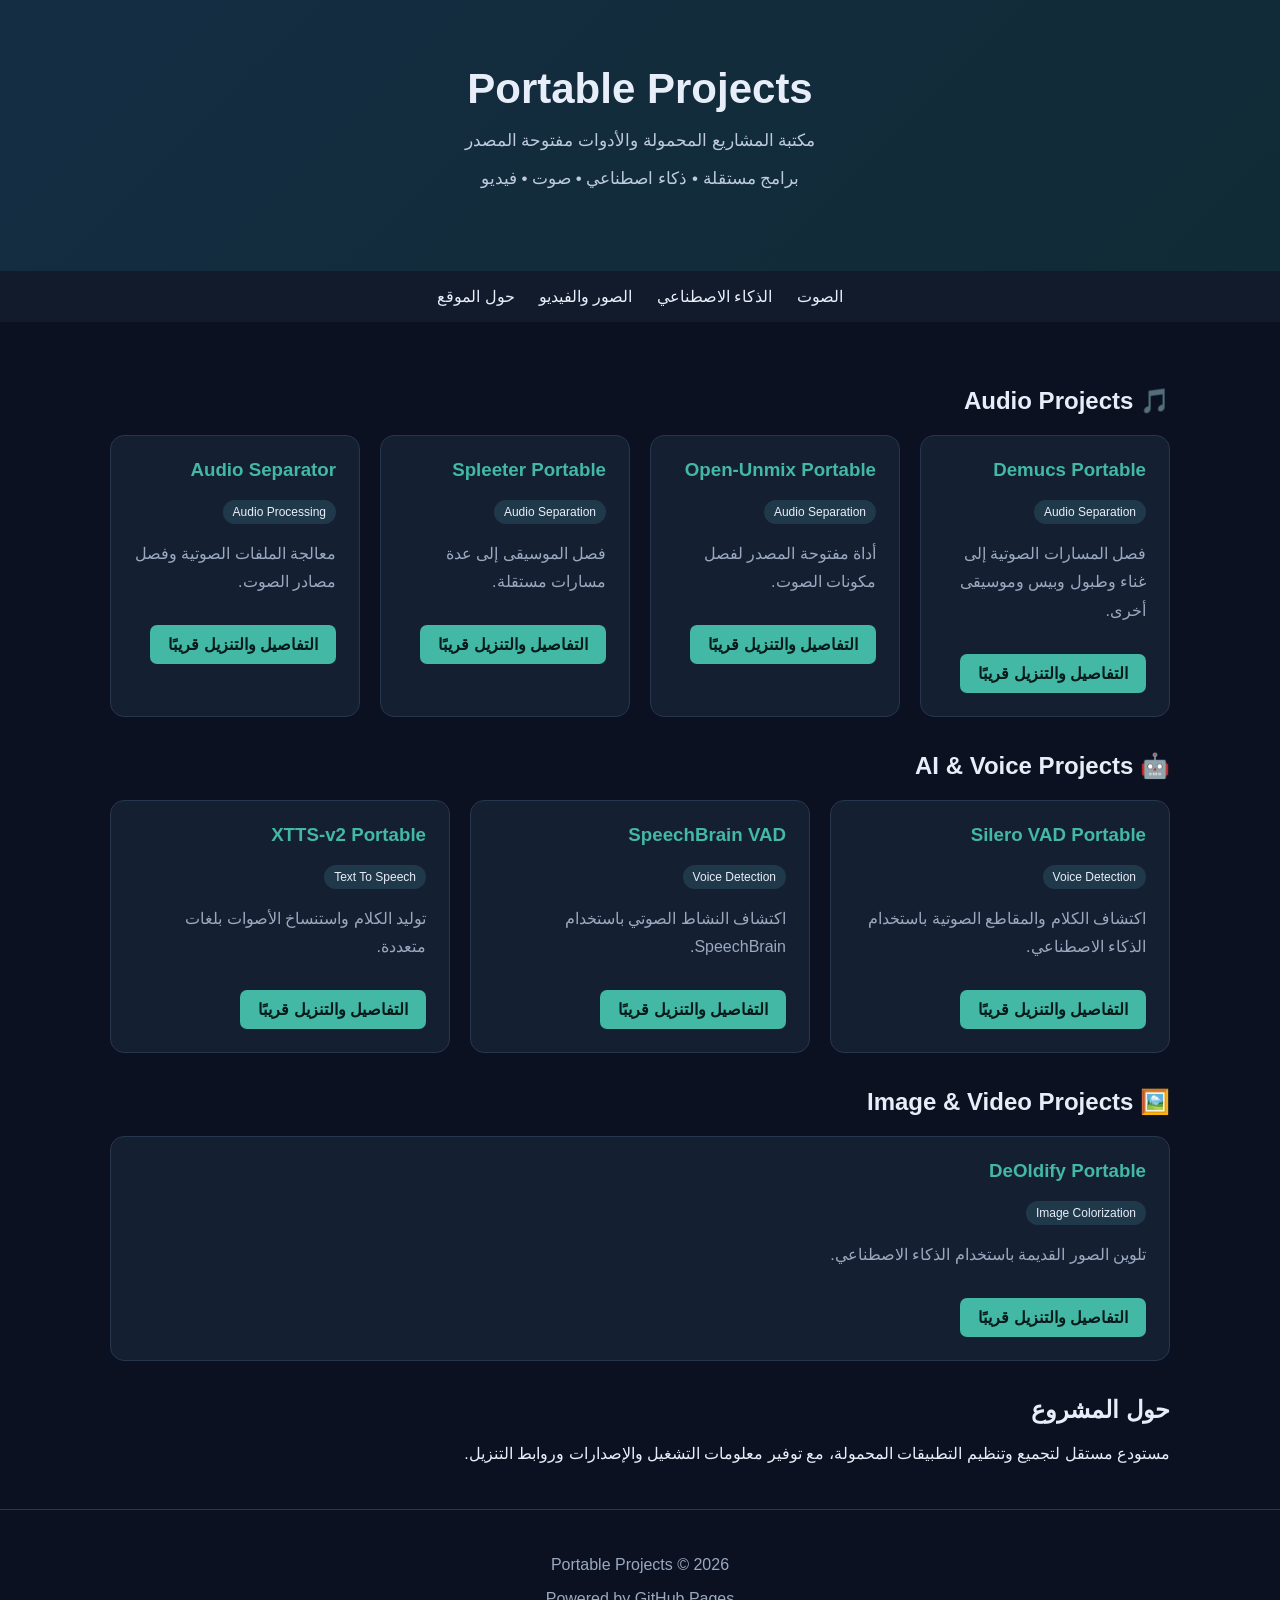
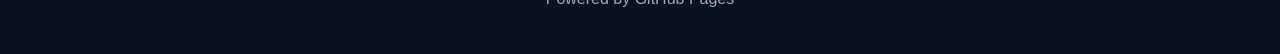
==== index.html @ 4ef8b1ca "Add initial HTML structure for Portable Projects website A modern web portal for discovering and exp" ====
<!DOCTYPE html>
<html lang="ar" dir="rtl">
<head>
<meta charset="UTF-8">
<meta name="viewport" content="width=device-width, initial-scale=1">
<title>Portable | المشاريع المحمولة</title>
<style>
:root {
  --bg:#0b1120;
  --panel:#151f32;
  --text:#e8eef9;
  --muted:#9aa9c0;
  --accent:#42b8a5;
}
* { box-sizing:border-box; }
body {
  margin:0;
  font-family:Tahoma,Arial,sans-serif;
  background:var(--bg);
  color:var(--text);
}
header {
  padding:65px 20px;
  text-align:center;
  background:linear-gradient(135deg,#142d43,#102b35);
}
header h1 {font-size:42px;margin:0 0 15px}
header p {color:#bdcbdc;font-size:17px}
nav {
  padding:16px;
  text-align:center;
  background:#111b2c;
}
nav a {
  color:var(--text);
  text-decoration:none;
  margin:10px;
}
.container {max-width:1100px;margin:auto;padding:30px 20px}
h2 {margin-top:35px}
.grid {
  display:grid;
  grid-template-columns:repeat(auto-fit,minmax(240px,1fr));
  gap:20px;
}
.card {
  background:var(--panel);
  padding:23px;
  border:1px solid #26364e;
  border-radius:14px;
  transition:.2s;
}
.card:hover {
  transform:translateY(-4px);
  border-color:var(--accent);
}
.card h3 {margin-top:0;color:var(--accent)}
.card p {color:var(--muted);line-height:1.8}
.tag {
  display:inline-block;
  padding:5px 10px;
  background:#20394a;
  border-radius:20px;
  font-size:12px;
}
.btn {
  display:inline-block;
  margin-top:12px;
  padding:10px 18px;
  background:var(--accent);
  color:#071a1b;
  border-radius:7px;
  text-decoration:none;
  font-weight:bold;
}
footer {
  text-align:center;
  padding:30px;
  color:var(--muted);
  border-top:1px solid #26364e;
}
</style>
</head>
<body>

<header>
  <h1>Portable Projects</h1>
  <p>مكتبة المشاريع المحمولة والأدوات مفتوحة المصدر</p>
  <p>برامج مستقلة • ذكاء اصطناعي • صوت • فيديو</p>
</header>

<nav>
  <a href="#audio">الصوت</a>
  <a href="#ai">الذكاء الاصطناعي</a>
  <a href="#video">الصور والفيديو</a>
  <a href="#about">حول الموقع</a>
</nav>

<main class="container">

<section id="audio">
<h2>🎵 Audio Projects</h2>
<div class="grid">

<article class="card">
<h3>Demucs Portable</h3>
<span class="tag">Audio Separation</span>
<p>فصل المسارات الصوتية إلى غناء وطبول وبيس وموسيقى أخرى.</p>
<a class="btn" href="#" >التفاصيل والتنزيل قريبًا</a>
</article>

<article class="card">
<h3>Open-Unmix Portable</h3>
<span class="tag">Audio Separation</span>
<p>أداة مفتوحة المصدر لفصل مكونات الصوت.</p>
<a class="btn" href="#">التفاصيل والتنزيل قريبًا</a>
</article>

<article class="card">
<h3>Spleeter Portable</h3>
<span class="tag">Audio Separation</span>
<p>فصل الموسيقى إلى عدة مسارات مستقلة.</p>
<a class="btn" href="#">التفاصيل والتنزيل قريبًا</a>
</article>

<article class="card">
<h3>Audio Separator</h3>
<span class="tag">Audio Processing</span>
<p>معالجة الملفات الصوتية وفصل مصادر الصوت.</p>
<a class="btn" href="#">التفاصيل والتنزيل قريبًا</a>
</article>

</div>
</section>

<section id="ai">
<h2>🤖 AI & Voice Projects</h2>
<div class="grid">

<article class="card">
<h3>Silero VAD Portable</h3>
<span class="tag">Voice Detection</span>
<p>اكتشاف الكلام والمقاطع الصوتية باستخدام الذكاء الاصطناعي.</p>
<a class="btn" href="#">التفاصيل والتنزيل قريبًا</a>
</article>

<article class="card">
<h3>SpeechBrain VAD</h3>
<span class="tag">Voice Detection</span>
<p>اكتشاف النشاط الصوتي باستخدام SpeechBrain.</p>
<a class="btn" href="#">التفاصيل والتنزيل قريبًا</a>
</article>

<article class="card">
<h3>XTTS-v2 Portable</h3>
<span class="tag">Text To Speech</span>
<p>توليد الكلام واستنساخ الأصوات بلغات متعددة.</p>
<a class="btn" href="#">التفاصيل والتنزيل قريبًا</a>
</article>

</div>
</section>

<section id="video">
<h2>🖼️ Image & Video Projects</h2>
<div class="grid">

<article class="card">
<h3>DeOldify Portable</h3>
<span class="tag">Image Colorization</span>
<p>تلوين الصور القديمة باستخدام الذكاء الاصطناعي.</p>
<a class="btn" href="#">التفاصيل والتنزيل قريبًا</a>
</article>

</div>
</section>

<section id="about">
<h2>حول المشروع</h2>
<p>
مستودع مستقل لتجميع وتنظيم التطبيقات المحمولة،
مع توفير معلومات التشغيل والإصدارات وروابط التنزيل.
</p>
</section>

</main>

<footer>
<p>Portable Projects © 2026</p>
<p>Powered by GitHub Pages</p>
</footer>

</body>
</html>
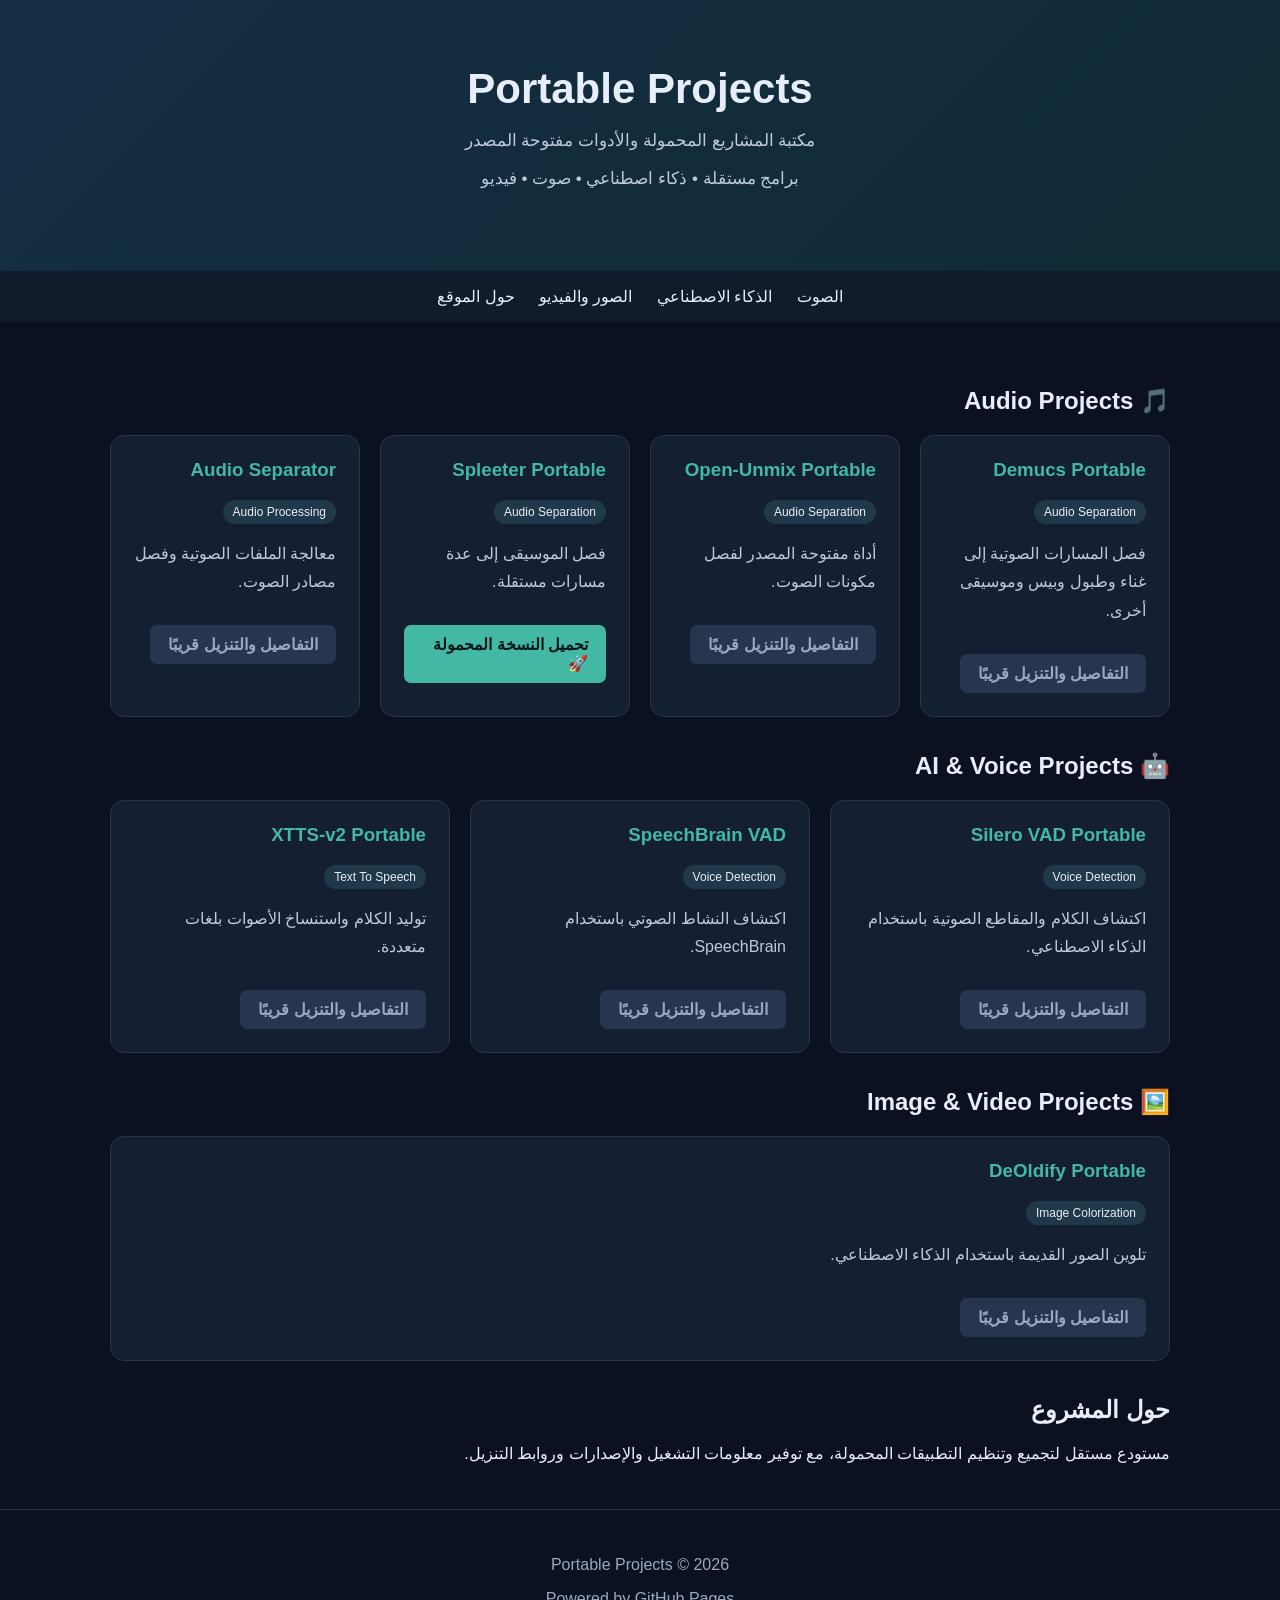
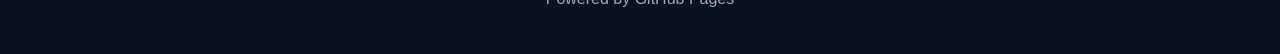
==== commit 64820357: "Update button styles and article links Updated button styles to indicate disabled state and modified" ====
--- a/index.html
+++ b/index.html
@@ -55,7 +55,7 @@
   border-color:var(--accent);
 }
 .card h3 {margin-top:0;color:var(--accent)}
-.card p {color:var(--muted);line-height:1.8}
+.card p {color:#bdcbdc;line-height:1.8}
 .tag {
   display:inline-block;
   padding:5px 10px;
@@ -72,6 +72,11 @@
   border-radius:7px;
   text-decoration:none;
   font-weight:bold;
+}
+.btn-disabled {
+  background:#26364e;
+  color:var(--muted);
+  cursor:not-allowed;
 }
 footer {
   text-align:center;
@@ -106,28 +111,28 @@
 <h3>Demucs Portable</h3>
 <span class="tag">Audio Separation</span>
 <p>فصل المسارات الصوتية إلى غناء وطبول وبيس وموسيقى أخرى.</p>
-<a class="btn" href="#" >التفاصيل والتنزيل قريبًا</a>
+<a class="btn btn-disabled" href="#">التفاصيل والتنزيل قريبًا</a>
 </article>
 
 <article class="card">
 <h3>Open-Unmix Portable</h3>
 <span class="tag">Audio Separation</span>
 <p>أداة مفتوحة المصدر لفصل مكونات الصوت.</p>
-<a class="btn" href="#">التفاصيل والتنزيل قريبًا</a>
+<a class="btn btn-disabled" href="#">التفاصيل والتنزيل قريبًا</a>
 </article>
 
 <article class="card">
 <h3>Spleeter Portable</h3>
 <span class="tag">Audio Separation</span>
 <p>فصل الموسيقى إلى عدة مسارات مستقلة.</p>
-<a class="btn" href="#">التفاصيل والتنزيل قريبًا</a>
+<a class="btn" href="https://github.com/medhathamam/portable/releases/download/SpleeterPortable-v1.0.0/SpleeterPortable.zip">تحميل النسخة المحمولة 🚀</a>
 </article>
 
 <article class="card">
 <h3>Audio Separator</h3>
 <span class="tag">Audio Processing</span>
 <p>معالجة الملفات الصوتية وفصل مصادر الصوت.</p>
-<a class="btn" href="#">التفاصيل والتنزيل قريبًا</a>
+<a class="btn btn-disabled" href="#">التفاصيل والتنزيل قريبًا</a>
 </article>
 
 </div>
@@ -141,21 +146,21 @@
 <h3>Silero VAD Portable</h3>
 <span class="tag">Voice Detection</span>
 <p>اكتشاف الكلام والمقاطع الصوتية باستخدام الذكاء الاصطناعي.</p>
-<a class="btn" href="#">التفاصيل والتنزيل قريبًا</a>
+<a class="btn btn-disabled" href="#">التفاصيل والتنزيل قريبًا</a>
 </article>
 
 <article class="card">
 <h3>SpeechBrain VAD</h3>
 <span class="tag">Voice Detection</span>
 <p>اكتشاف النشاط الصوتي باستخدام SpeechBrain.</p>
-<a class="btn" href="#">التفاصيل والتنزيل قريبًا</a>
+<a class="btn btn-disabled" href="#">التفاصيل والتنزيل قريبًا</a>
 </article>
 
 <article class="card">
 <h3>XTTS-v2 Portable</h3>
 <span class="tag">Text To Speech</span>
 <p>توليد الكلام واستنساخ الأصوات بلغات متعددة.</p>
-<a class="btn" href="#">التفاصيل والتنزيل قريبًا</a>
+<a class="btn btn-disabled" href="#">التفاصيل والتنزيل قريبًا</a>
 </article>
 
 </div>
@@ -169,7 +174,7 @@
 <h3>DeOldify Portable</h3>
 <span class="tag">Image Colorization</span>
 <p>تلوين الصور القديمة باستخدام الذكاء الاصطناعي.</p>
-<a class="btn" href="#">التفاصيل والتنزيل قريبًا</a>
+<a class="btn btn-disabled" href="#">التفاصيل والتنزيل قريبًا</a>
 </article>
 
 </div>
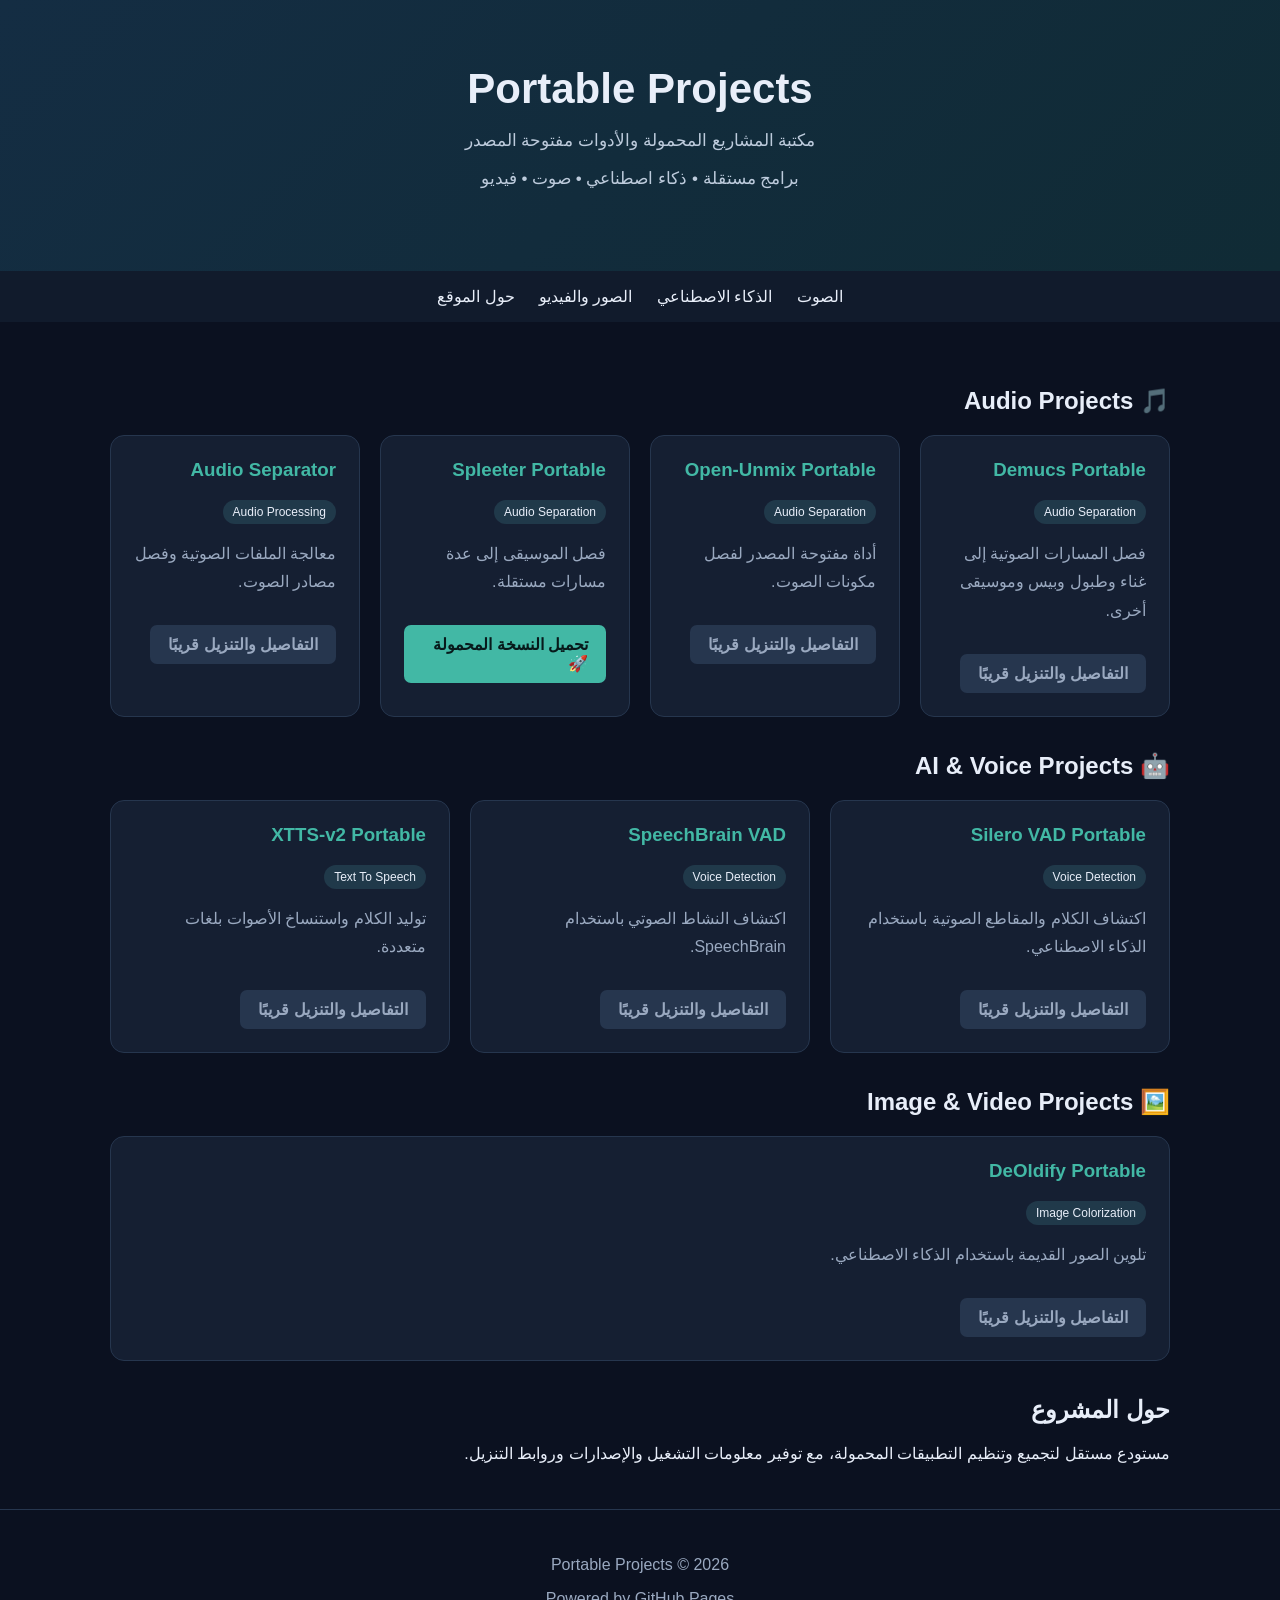
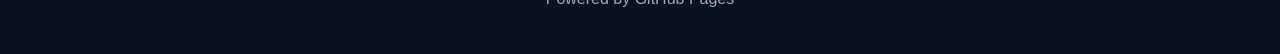
==== commit f21858d8: "Change paragraph color to use muted variable" ====
--- a/index.html
+++ b/index.html
@@ -55,7 +55,7 @@
   border-color:var(--accent);
 }
 .card h3 {margin-top:0;color:var(--accent)}
-.card p {color:#bdcbdc;line-height:1.8}
+.card p {color:var(--muted);line-height:1.8}
 .tag {
   display:inline-block;
   padding:5px 10px;
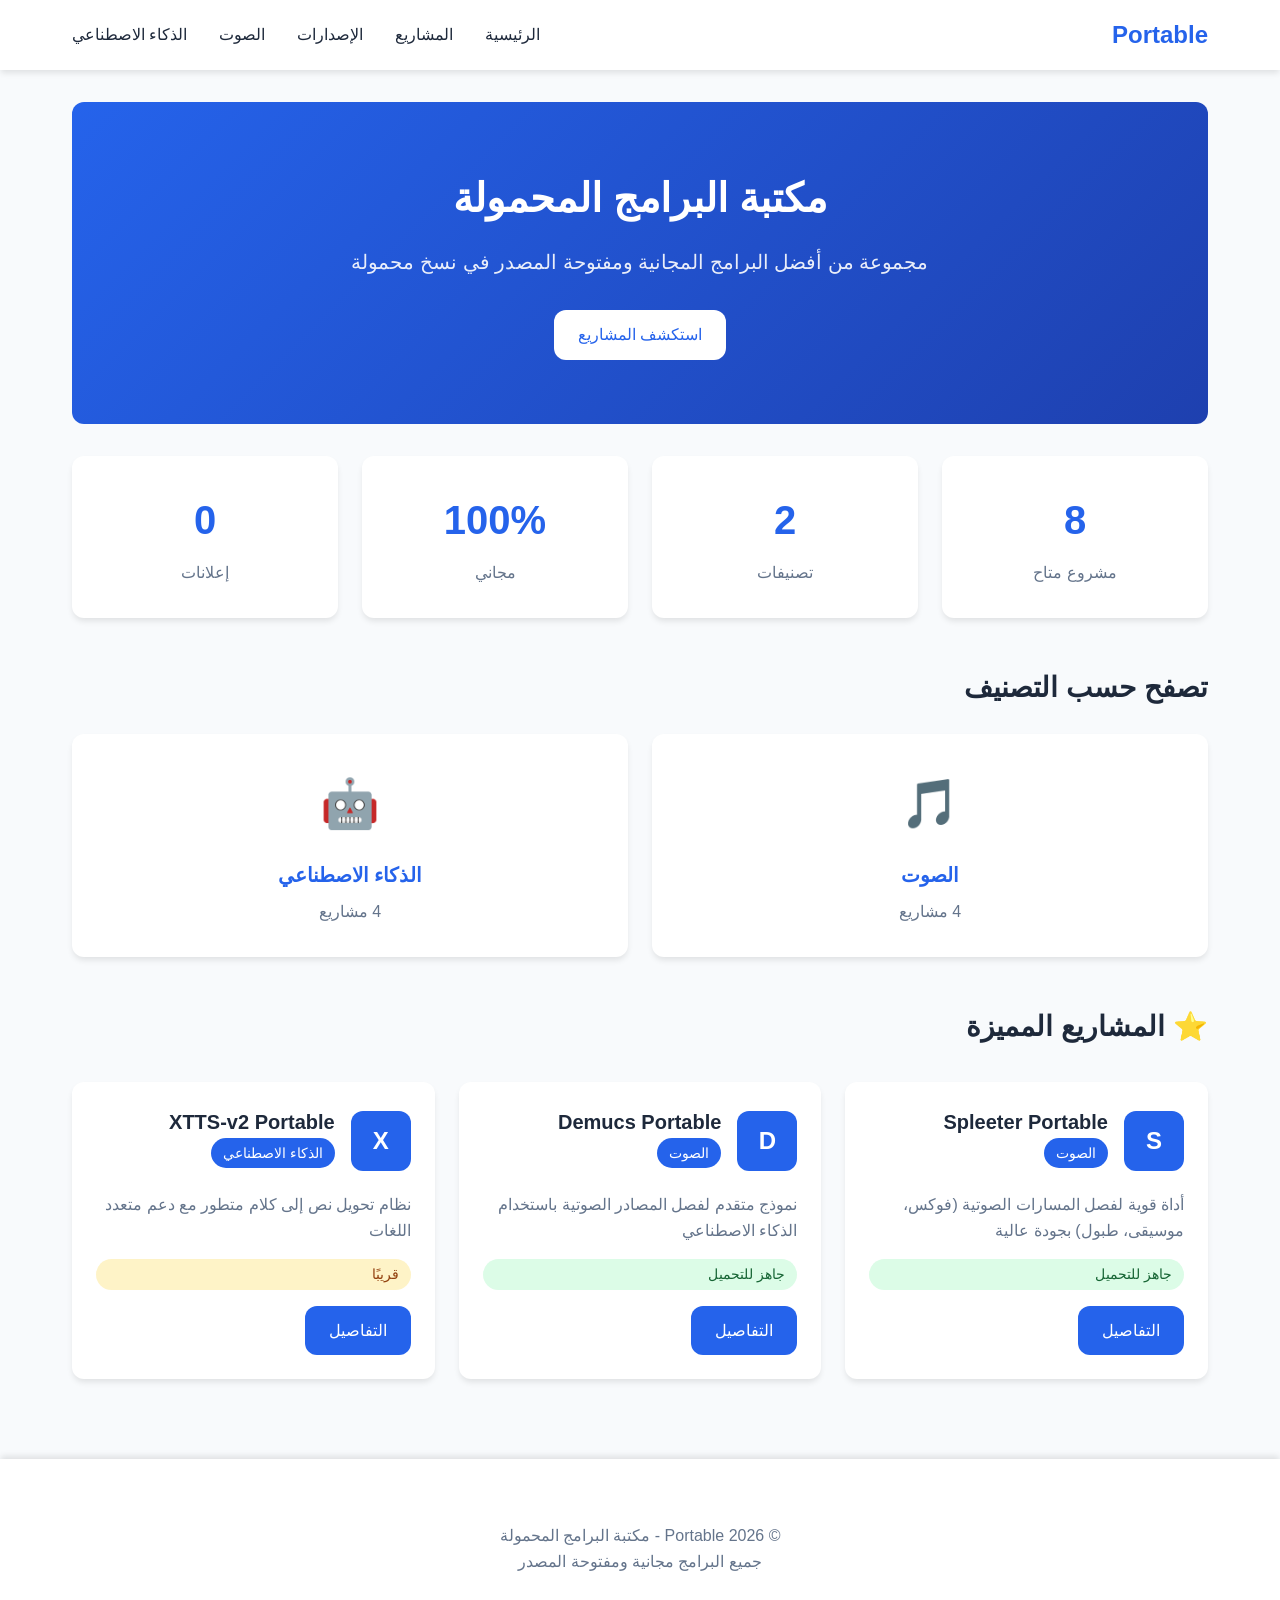
==== commit 6fae4b83: "Major update: Complete site restructure with unified data model - Added unified projects.json data m" ====
--- a/index.html
+++ b/index.html
@@ -1,199 +1,126 @@
 <!DOCTYPE html>
 <html lang="ar" dir="rtl">
 <head>
-<meta charset="UTF-8">
-<meta name="viewport" content="width=device-width, initial-scale=1">
-<title>Portable | المشاريع المحمولة</title>
-<style>
-:root {
-  --bg:#0b1120;
-  --panel:#151f32;
-  --text:#e8eef9;
-  --muted:#9aa9c0;
-  --accent:#42b8a5;
-}
-* { box-sizing:border-box; }
-body {
-  margin:0;
-  font-family:Tahoma,Arial,sans-serif;
-  background:var(--bg);
-  color:var(--text);
-}
-header {
-  padding:65px 20px;
-  text-align:center;
-  background:linear-gradient(135deg,#142d43,#102b35);
-}
-header h1 {font-size:42px;margin:0 0 15px}
-header p {color:#bdcbdc;font-size:17px}
-nav {
-  padding:16px;
-  text-align:center;
-  background:#111b2c;
-}
-nav a {
-  color:var(--text);
-  text-decoration:none;
-  margin:10px;
-}
-.container {max-width:1100px;margin:auto;padding:30px 20px}
-h2 {margin-top:35px}
-.grid {
-  display:grid;
-  grid-template-columns:repeat(auto-fit,minmax(240px,1fr));
-  gap:20px;
-}
-.card {
-  background:var(--panel);
-  padding:23px;
-  border:1px solid #26364e;
-  border-radius:14px;
-  transition:.2s;
-}
-.card:hover {
-  transform:translateY(-4px);
-  border-color:var(--accent);
-}
-.card h3 {margin-top:0;color:var(--accent)}
-.card p {color:var(--muted);line-height:1.8}
-.tag {
-  display:inline-block;
-  padding:5px 10px;
-  background:#20394a;
-  border-radius:20px;
-  font-size:12px;
-}
-.btn {
-  display:inline-block;
-  margin-top:12px;
-  padding:10px 18px;
-  background:var(--accent);
-  color:#071a1b;
-  border-radius:7px;
-  text-decoration:none;
-  font-weight:bold;
-}
-.btn-disabled {
-  background:#26364e;
-  color:var(--muted);
-  cursor:not-allowed;
-}
-footer {
-  text-align:center;
-  padding:30px;
-  color:var(--muted);
-  border-top:1px solid #26364e;
-}
-</style>
+    <meta charset="UTF-8">
+    <meta name="viewport" content="width=device-width, initial-scale=1.0">
+    <meta name="description" content="Portable - مكتبة البرامج المحمولة المجانية ومفتوحة المصدر">
+    <title>Portable - مكتبة البرامج المحمولة</title>
+    <link rel="stylesheet" href="assets/css/style.css">
 </head>
 <body>
+    <!-- شريط التنقل -->
+    <nav class="navbar">
+        <div class="navbar-container">
+            <a href="index.html" class="navbar-brand">Portable</a>
+            <ul class="navbar-menu">
+                <li><a href="index.html">الرئيسية</a></li>
+                <li><a href="projects/index.html">المشاريع</a></li>
+                <li><a href="releases/index.html">الإصدارات</a></li>
+                <li><a href="categories/audio.html">الصوت</a></li>
+                <li><a href="categories/ai.html">الذكاء الاصطناعي</a></li>
+            </ul>
+        </div>
+    </nav>
 
-<header>
-  <h1>Portable Projects</h1>
-  <p>مكتبة المشاريع المحمولة والأدوات مفتوحة المصدر</p>
-  <p>برامج مستقلة • ذكاء اصطناعي • صوت • فيديو</p>
-</header>
+    <!-- المحتوى الرئيسي -->
+    <main class="main-content">
+        <!-- القسم الرئيسي -->
+        <section class="hero">
+            <h1 class="hero-title">مكتبة البرامج المحمولة</h1>
+            <p class="hero-subtitle">مجموعة من أفضل البرامج المجانية ومفتوحة المصدر في نسخ محمولة</p>
+            <a href="projects/index.html" class="btn btn-primary" style="background: white; color: var(--primary-color);">
+                استكشف المشاريع
+            </a>
+        </section>
 
-<nav>
-  <a href="#audio">الصوت</a>
-  <a href="#ai">الذكاء الاصطناعي</a>
-  <a href="#video">الصور والفيديو</a>
-  <a href="#about">حول الموقع</a>
-</nav>
+        <!-- الإحصائيات -->
+        <section class="stats">
+            <div class="card stat-card">
+                <div class="stat-number">8</div>
+                <div class="stat-label">مشروع متاح</div>
+            </div>
+            <div class="card stat-card">
+                <div class="stat-number">2</div>
+                <div class="stat-label">تصنيفات</div>
+            </div>
+            <div class="card stat-card">
+                <div class="stat-number">100%</div>
+                <div class="stat-label">مجاني</div>
+            </div>
+            <div class="card stat-card">
+                <div class="stat-number">0</div>
+                <div class="stat-label">إعلانات</div>
+            </div>
+        </section>
 
-<main class="container">
+        <!-- التصنيفات -->
+        <section class="categories-section">
+            <h2 class="section-title">تصفح حسب التصنيف</h2>
+            <div class="category-grid">
+                <a href="categories/audio.html" class="card category-card">
+                    <div class="category-icon">🎵</div>
+                    <div class="category-name">الصوت</div>
+                    <div class="category-count">4 مشاريع</div>
+                </a>
+                <a href="categories/ai.html" class="card category-card">
+                    <div class="category-icon">🤖</div>
+                    <div class="category-name">الذكاء الاصطناعي</div>
+                    <div class="category-count">4 مشاريع</div>
+                </a>
+            </div>
+        </section>
 
-<section id="audio">
-<h2>🎵 Audio Projects</h2>
-<div class="grid">
+        <!-- المشاريع المميزة -->
+        <section class="featured-section">
+            <h2 class="section-title">⭐ المشاريع المميزة</h2>
+            <div class="grid-container" id="featuredProjects">
+                <!-- سيتم تحميل المشاريع المميزة من projects.json -->
+            </div>
+        </section>
+    </main>
 
-<article class="card">
-<h3>Demucs Portable</h3>
-<span class="tag">Audio Separation</span>
-<p>فصل المسارات الصوتية إلى غناء وطبول وبيس وموسيقى أخرى.</p>
-<a class="btn btn-disabled" href="#">التفاصيل والتنزيل قريبًا</a>
-</article>
+    <!-- التذييل -->
+    <footer class="footer">
+        <div class="main-content">
+            <p>&copy; 2026 Portable - مكتبة البرامج المحمولة</p>
+            <p>جميع البرامج مجانية ومفتوحة المصدر</p>
+        </div>
+    </footer>
 
-<article class="card">
-<h3>Open-Unmix Portable</h3>
-<span class="tag">Audio Separation</span>
-<p>أداة مفتوحة المصدر لفصل مكونات الصوت.</p>
-<a class="btn btn-disabled" href="#">التفاصيل والتنزيل قريبًا</a>
-</article>
-
-<article class="card">
-<h3>Spleeter Portable</h3>
-<span class="tag">Audio Separation</span>
-<p>فصل الموسيقى إلى عدة مسارات مستقلة.</p>
-<a class="btn" href="https://github.com/medhathamam/portable/releases/download/SpleeterPortable-v1.0.0/SpleeterPortable.zip">تحميل النسخة المحمولة 🚀</a>
-</article>
-
-<article class="card">
-<h3>Audio Separator</h3>
-<span class="tag">Audio Processing</span>
-<p>معالجة الملفات الصوتية وفصل مصادر الصوت.</p>
-<a class="btn btn-disabled" href="#">التفاصيل والتنزيل قريبًا</a>
-</article>
-
-</div>
-</section>
-
-<section id="ai">
-<h2>🤖 AI & Voice Projects</h2>
-<div class="grid">
-
-<article class="card">
-<h3>Silero VAD Portable</h3>
-<span class="tag">Voice Detection</span>
-<p>اكتشاف الكلام والمقاطع الصوتية باستخدام الذكاء الاصطناعي.</p>
-<a class="btn btn-disabled" href="#">التفاصيل والتنزيل قريبًا</a>
-</article>
-
-<article class="card">
-<h3>SpeechBrain VAD</h3>
-<span class="tag">Voice Detection</span>
-<p>اكتشاف النشاط الصوتي باستخدام SpeechBrain.</p>
-<a class="btn btn-disabled" href="#">التفاصيل والتنزيل قريبًا</a>
-</article>
-
-<article class="card">
-<h3>XTTS-v2 Portable</h3>
-<span class="tag">Text To Speech</span>
-<p>توليد الكلام واستنساخ الأصوات بلغات متعددة.</p>
-<a class="btn btn-disabled" href="#">التفاصيل والتنزيل قريبًا</a>
-</article>
-
-</div>
-</section>
-
-<section id="video">
-<h2>🖼️ Image & Video Projects</h2>
-<div class="grid">
-
-<article class="card">
-<h3>DeOldify Portable</h3>
-<span class="tag">Image Colorization</span>
-<p>تلوين الصور القديمة باستخدام الذكاء الاصطناعي.</p>
-<a class="btn btn-disabled" href="#">التفاصيل والتنزيل قريبًا</a>
-</article>
-
-</div>
-</section>
-
-<section id="about">
-<h2>حول المشروع</h2>
-<p>
-مستودع مستقل لتجميع وتنظيم التطبيقات المحمولة،
-مع توفير معلومات التشغيل والإصدارات وروابط التنزيل.
-</p>
-</section>
-
-</main>
-
-<footer>
-<p>Portable Projects © 2026</p>
-<p>Powered by GitHub Pages</p>
-</footer>
-
+    <script src="assets/js/main.js"></script>
+    <script>
+        // تحميل المشاريع المميزة
+        async function loadFeaturedProjects() {
+            try {
+                const response = await fetch('assets/js/projects.json');
+                const data = await response.json();
+                const featuredProjects = data.projects.filter(p => p.featured);
+                
+                const container = document.getElementById('featuredProjects');
+                container.innerHTML = featuredProjects.map(project => `
+                    <div class="card project-card">
+                        <div class="project-card-header">
+                            <div class="project-icon">${project.icon}</div>
+                            <div>
+                                <div class="project-title">${project.name}</div>
+                                <span class="project-category">${project.category === 'audio' ? 'الصوت' : 'الذكاء الاصطناعي'}</span>
+                            </div>
+                        </div>
+                        <p class="project-description">${project.description}</p>
+                        <span class="project-status status-${project.status}">
+                            ${project.status === 'ready' ? 'جاهز للتحميل' : project.status === 'experimental' ? 'تجريبي' : 'قريبًا'}
+                        </span>
+                        <div class="project-actions">
+                            <a href="projects/${project.slug}/index.html" class="btn btn-primary">التفاصيل</a>
+                        </div>
+                    </div>
+                `).join('');
+            } catch (error) {
+                console.error('خطأ في تحميل المشاريع المميزة:', error);
+            }
+        }
+        
+        loadFeaturedProjects();
+    </script>
 </body>
 </html>
--- a/assets/css/style.css
+++ b/assets/css/style.css
@@ -0,0 +1,552 @@
+/* Portable-V2 - مكتبة البرامج المحمولة */
+
+/* أزرار فلترة الحالة */
+.status-btn {
+    padding: 0.5rem 1rem;
+    border: 1px solid var(--border-color);
+    background: var(--card-bg);
+    border-radius: var(--radius);
+    cursor: pointer;
+    transition: var(--transition);
+    font-size: 0.9rem;
+}
+
+.status-btn:hover {
+    background: var(--primary-color);
+    color: white;
+    border-color: var(--primary-color);
+}
+
+.status-btn.active {
+    background: var(--primary-color);
+    color: white;
+    border-color: var(--primary-color);
+}
+
+/* بطاقات المشاريع المشابهة */
+.similar-section {
+    margin-top: 3rem;
+}
+
+.similar-section h3 {
+    margin-bottom: 1.5rem;
+    color: var(--text-primary);
+}
+
+.similar-card {
+    transition: var(--transition);
+}
+
+.similar-card:hover {
+    transform: translateY(-4px);
+}
+
+/* التنقل بين المشاريع */
+.project-navigation {
+    display: flex;
+    justify-content: space-between;
+    gap: 1rem;
+    margin: 2rem 0;
+}
+
+.nav-link {
+    flex: 1;
+    display: flex;
+    align-items: center;
+    gap: 0.75rem;
+    padding: 1rem;
+    background: var(--card-bg);
+    border: 1px solid var(--border-color);
+    border-radius: var(--radius);
+    text-decoration: none;
+    color: var(--text-primary);
+    transition: var(--transition);
+}
+
+.nav-link:hover {
+    background: var(--primary-color);
+    color: white;
+    border-color: var(--primary-color);
+}
+
+.nav-link.nav-prev {
+    justify-content: flex-start;
+}
+
+.nav-link.nav-next {
+    justify-content: flex-end;
+}
+
+.nav-content {
+    display: flex;
+    flex-direction: column;
+    gap: 0.25rem;
+}
+
+.nav-label {
+    font-size: 0.8rem;
+    color: var(--text-secondary);
+}
+
+.nav-link:hover .nav-label {
+    color: rgba(255, 255, 255, 0.8);
+}
+
+.nav-title {
+    font-weight: 600;
+}
+
+.nav-icon {
+    font-size: 1.5rem;
+}
+
+/* المتغيرات العامة */
+:root {
+    --primary-color: #2563eb;
+    --primary-dark: #1e40af;
+    --secondary-color: #10b981;
+    --accent-color: #f59e0b;
+    --bg-color: #f8fafc;
+    --card-bg: #ffffff;
+    --text-primary: #1e293b;
+    --text-secondary: #64748b;
+    --border-color: #e2e8f0;
+    --shadow: 0 4px 6px -1px rgba(0, 0, 0, 0.1);
+    --shadow-lg: 0 10px 15px -3px rgba(0, 0, 0, 0.1);
+    --radius: 12px;
+    --transition: all 0.3s ease;
+}
+
+/* إعادة تعيين */
+* {
+    margin: 0;
+    padding: 0;
+    box-sizing: border-box;
+}
+
+/* الأساسيات */
+body {
+    font-family: 'Segoe UI', Tahoma, Geneva, Verdana, sans-serif;
+    background-color: var(--bg-color);
+    color: var(--text-primary);
+    line-height: 1.6;
+    direction: rtl;
+}
+
+a {
+    text-decoration: none;
+    color: var(--primary-color);
+    transition: var(--transition);
+}
+
+a:hover {
+    color: var(--primary-dark);
+}
+
+/* شريط التنقل */
+.navbar {
+    background: var(--card-bg);
+    box-shadow: var(--shadow);
+    position: sticky;
+    top: 0;
+    z-index: 1000;
+    padding: 1rem 0;
+}
+
+.navbar-container {
+    max-width: 1200px;
+    margin: 0 auto;
+    padding: 0 2rem;
+    display: flex;
+    justify-content: space-between;
+    align-items: center;
+}
+
+.navbar-brand {
+    font-size: 1.5rem;
+    font-weight: bold;
+    color: var(--primary-color);
+}
+
+.navbar-menu {
+    display: flex;
+    gap: 2rem;
+    list-style: none;
+}
+
+.navbar-menu a {
+    color: var(--text-primary);
+    font-weight: 500;
+}
+
+.navbar-menu a:hover {
+    color: var(--primary-color);
+}
+
+/* المحتوى الرئيسي */
+.main-content {
+    max-width: 1200px;
+    margin: 0 auto;
+    padding: 2rem;
+}
+
+/* البطاقات */
+.card {
+    background: var(--card-bg);
+    border-radius: var(--radius);
+    box-shadow: var(--shadow);
+    padding: 1.5rem;
+    transition: var(--transition);
+}
+
+.card:hover {
+    box-shadow: var(--shadow-lg);
+    transform: translateY(-2px);
+}
+
+/* البطاقات الشبكية */
+.grid-container {
+    display: grid;
+    grid-template-columns: repeat(auto-fill, minmax(300px, 1fr));
+    gap: 1.5rem;
+    margin-top: 2rem;
+}
+
+/* بطاقة المشروع */
+.project-card {
+    display: flex;
+    flex-direction: column;
+    height: 100%;
+}
+
+.project-card-header {
+    display: flex;
+    align-items: center;
+    gap: 1rem;
+    margin-bottom: 1rem;
+}
+
+.project-icon {
+    width: 60px;
+    height: 60px;
+    border-radius: var(--radius);
+    background: var(--primary-color);
+    display: flex;
+    align-items: center;
+    justify-content: center;
+    color: white;
+    font-size: 1.5rem;
+    font-weight: bold;
+}
+
+.project-title {
+    font-size: 1.25rem;
+    font-weight: bold;
+}
+
+.project-category {
+    display: inline-block;
+    padding: 0.25rem 0.75rem;
+    background: var(--primary-color);
+    color: white;
+    border-radius: 20px;
+    font-size: 0.875rem;
+    margin-bottom: 0.5rem;
+}
+
+.project-description {
+    color: var(--text-secondary);
+    margin-bottom: 1rem;
+    flex-grow: 1;
+}
+
+.project-status {
+    display: inline-block;
+    padding: 0.25rem 0.75rem;
+    border-radius: 20px;
+    font-size: 0.875rem;
+    font-weight: 500;
+}
+
+.status-ready {
+    background: #dcfce7;
+    color: #166534;
+}
+
+.status-soon {
+    background: #fef3c7;
+    color: #92400e;
+}
+
+.project-actions {
+    margin-top: 1rem;
+    display: flex;
+    gap: 0.5rem;
+}
+
+.btn {
+    padding: 0.75rem 1.5rem;
+    border-radius: var(--radius);
+    border: none;
+    cursor: pointer;
+    font-weight: 500;
+    transition: var(--transition);
+    display: inline-flex;
+    align-items: center;
+    gap: 0.5rem;
+}
+
+.btn-primary {
+    background: var(--primary-color);
+    color: white;
+}
+
+.btn-primary:hover {
+    background: var(--primary-dark);
+}
+
+.btn-secondary {
+    background: var(--border-color);
+    color: var(--text-primary);
+}
+
+.btn-secondary:hover {
+    background: #cbd5e1;
+}
+
+/* القسم الرئيسي */
+.hero {
+    text-align: center;
+    padding: 4rem 2rem;
+    background: linear-gradient(135deg, var(--primary-color), var(--primary-dark));
+    color: white;
+    border-radius: var(--radius);
+    margin-bottom: 2rem;
+}
+
+.hero-title {
+    font-size: 2.5rem;
+    font-weight: bold;
+    margin-bottom: 1rem;
+}
+
+.hero-subtitle {
+    font-size: 1.25rem;
+    opacity: 0.9;
+    margin-bottom: 2rem;
+}
+
+/* الإحصائيات */
+.stats {
+    display: grid;
+    grid-template-columns: repeat(auto-fit, minmax(200px, 1fr));
+    gap: 1.5rem;
+    margin: 2rem 0;
+}
+
+.stat-card {
+    text-align: center;
+    padding: 2rem;
+}
+
+.stat-number {
+    font-size: 2.5rem;
+    font-weight: bold;
+    color: var(--primary-color);
+}
+
+.stat-label {
+    color: var(--text-secondary);
+    margin-top: 0.5rem;
+}
+
+/* التصنيفات */
+.categories-section {
+    margin: 3rem 0;
+}
+
+.section-title {
+    font-size: 1.75rem;
+    font-weight: bold;
+    margin-bottom: 1.5rem;
+}
+
+.category-grid {
+    display: grid;
+    grid-template-columns: repeat(auto-fit, minmax(250px, 1fr));
+    gap: 1.5rem;
+}
+
+.category-card {
+    text-align: center;
+    padding: 2rem;
+    cursor: pointer;
+}
+
+.category-icon {
+    font-size: 3rem;
+    margin-bottom: 1rem;
+}
+
+.category-name {
+    font-size: 1.25rem;
+    font-weight: bold;
+}
+
+.category-count {
+    color: var(--text-secondary);
+    margin-top: 0.5rem;
+}
+
+/* التذييل */
+.footer {
+    background: var(--card-bg);
+    box-shadow: 0 -4px 6px -1px rgba(0, 0, 0, 0.1);
+    padding: 2rem 0;
+    margin-top: 3rem;
+    text-align: center;
+    color: var(--text-secondary);
+}
+
+/* البحث */
+.search-box {
+    max-width: 600px;
+    margin: 2rem auto;
+    position: relative;
+}
+
+.search-input {
+    width: 100%;
+    padding: 1rem 1.5rem;
+    border: 2px solid var(--border-color);
+    border-radius: var(--radius);
+    font-size: 1rem;
+    transition: var(--transition);
+}
+
+.search-input:focus {
+    outline: none;
+    border-color: var(--primary-color);
+}
+
+/* الفلتر */
+.filter-section {
+    display: flex;
+    gap: 1rem;
+    flex-wrap: wrap;
+    margin-bottom: 2rem;
+}
+
+.filter-btn {
+    padding: 0.5rem 1rem;
+    border: 2px solid var(--border-color);
+    background: white;
+    border-radius: 20px;
+    cursor: pointer;
+    transition: var(--transition);
+}
+
+.filter-btn:hover,
+.filter-btn.active {
+    background: var(--primary-color);
+    color: white;
+    border-color: var(--primary-color);
+}
+
+/* صفحة تفاصيل المشروع */
+.project-detail {
+    max-width: 900px;
+    margin: 0 auto;
+}
+
+.project-header {
+    text-align: center;
+    margin-bottom: 2rem;
+}
+
+.project-header h1 {
+    font-size: 2.5rem;
+    margin-bottom: 1rem;
+}
+
+.project-meta {
+    display: flex;
+    justify-content: center;
+    gap: 2rem;
+    color: var(--text-secondary);
+}
+
+.feature-section {
+    margin: 2rem 0;
+}
+
+.feature-section h2 {
+    font-size: 1.5rem;
+    margin-bottom: 1rem;
+}
+
+.feature-list {
+    list-style: none;
+}
+
+.feature-list li {
+    padding: 0.75rem 0;
+    border-bottom: 1px solid var(--border-color);
+    display: flex;
+    align-items: center;
+    gap: 0.5rem;
+}
+
+.feature-list li::before {
+    content: "✓";
+    color: var(--secondary-color);
+    font-weight: bold;
+}
+
+.download-section {
+    background: linear-gradient(135deg, var(--secondary-color), #059669);
+    color: white;
+    padding: 2rem;
+    border-radius: var(--radius);
+    text-align: center;
+    margin: 2rem 0;
+}
+
+.download-section h2 {
+    margin-bottom: 1rem;
+}
+
+/* التجاوب مع الشاشات الصغيرة */
+@media (max-width: 768px) {
+    .navbar-container {
+        flex-direction: column;
+        gap: 1rem;
+    }
+
+    .navbar-menu {
+        flex-wrap: wrap;
+        justify-content: center;
+        gap: 1rem;
+    }
+
+    .hero-title {
+        font-size: 1.75rem;
+    }
+
+    .hero-subtitle {
+        font-size: 1rem;
+    }
+
+    .grid-container {
+        grid-template-columns: 1fr;
+    }
+
+    .project-meta {
+        flex-direction: column;
+        gap: 0.5rem;
+    }
+
+    .main-content {
+        padding: 1rem;
+    }
+}
